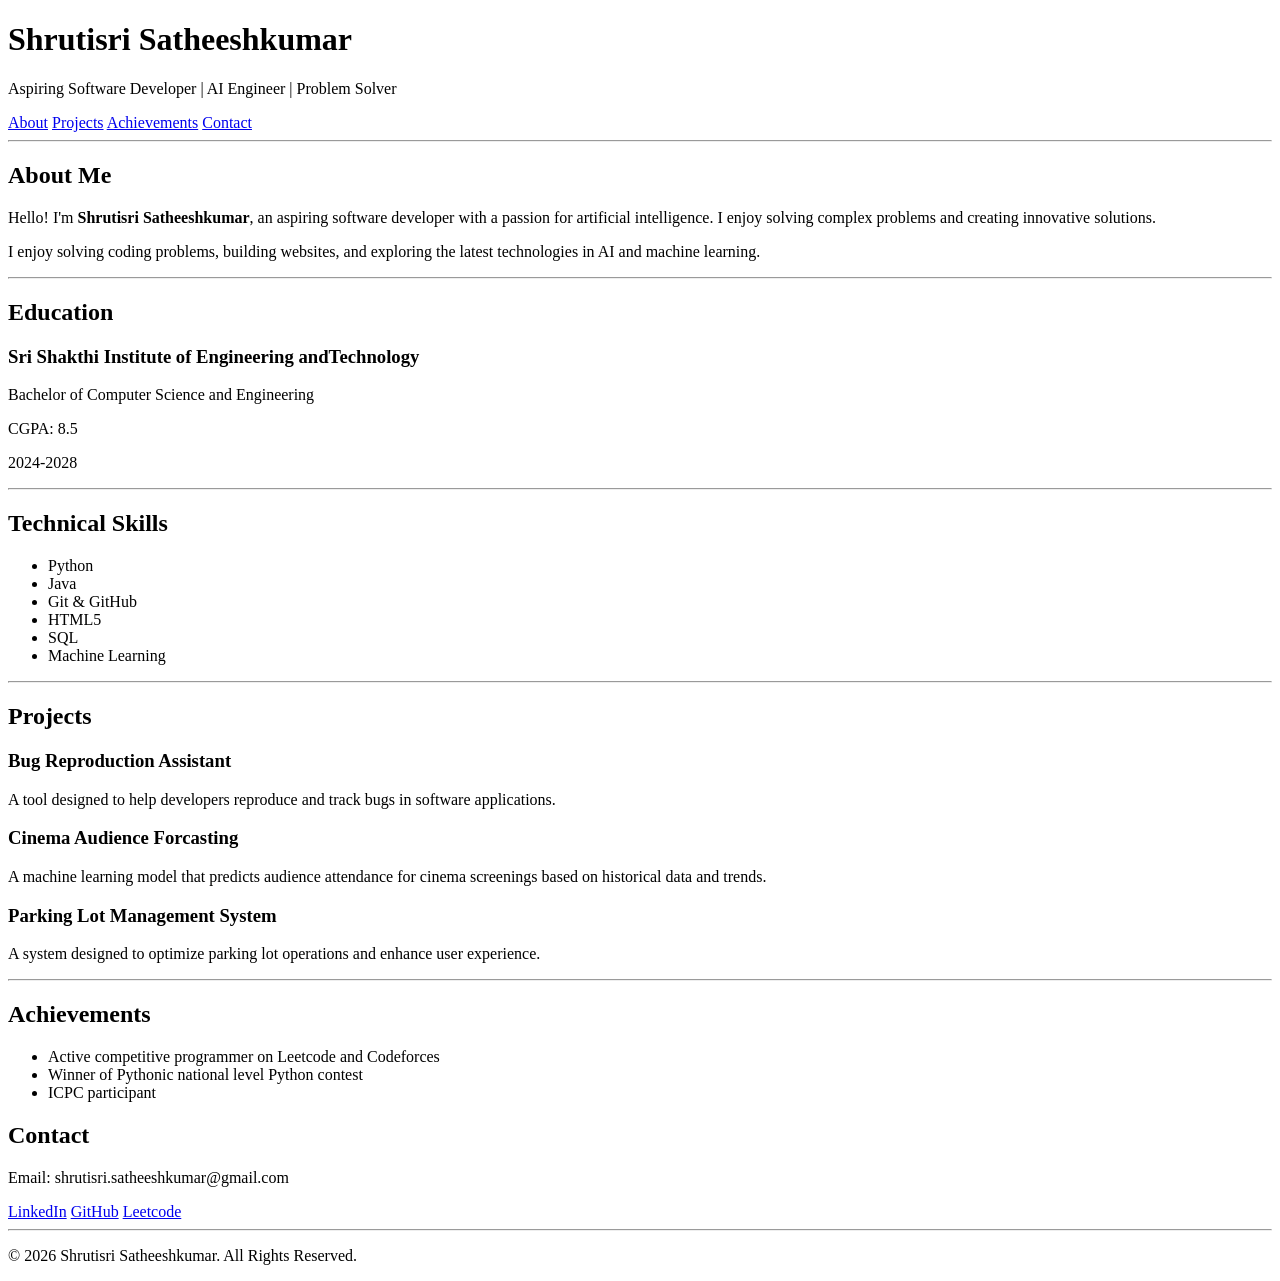
==== portfolio.html @ 51123ef5 "Add initial portfolio HTML structure" ====
<!DOCTYPE html>
<html lang="en">
    <head>
        <title>Shrutisri Portfolio</title>
    </head>
    <body>
        <h1>Shrutisri Satheeshkumar</h1>
        <p>Aspiring Software Developer | AI Engineer | Problem Solver</p>
        <nav>
            <a href="#about">About</a>
            <a href="#projects">Projects</a>
            <a href="#achievements">Achievements</a>
            <a href="#contact">Contact</a>
        </nav>
        <hr>
        <section id="about">
            <h2>About Me</h2>
            <p>Hello! I'm <strong>Shrutisri Satheeshkumar</strong>, an aspiring software developer with a passion for artificial intelligence. I enjoy solving complex problems and creating innovative solutions.</p>
            <p>I enjoy solving coding problems, building websites, and exploring the latest technologies in AI and machine learning.</p>
        </section>
        <hr>
        <section id="education">
            <h2>Education</h2>
            <h3>Sri Shakthi Institute of Engineering andTechnology</h3>
            <p>Bachelor of Computer Science and Engineering</p>
            <p>CGPA: 8.5</p>
            <p>2024-2028</p>
        </section>
        <hr>
        <section id="skills">
            <h2>Technical Skills</h2>
            <ul>
                <li>Python</li>
                <li>Java</li>
                <li>Git & GitHub</li>
                <li>HTML5</li>
                <li>SQL</li>
                <li>Machine Learning</li>
            </ul>
        </section>
        <hr>
        <section id ="projects">
            <article>
                <h2>Projects</h2>
                <h3>Bug Reproduction Assistant</h3>
                <p>A tool designed to help developers reproduce and track bugs in software applications.</p>
            </article>
            <article>
                <h3>Cinema Audience Forcasting</h3>
                <p>A machine learning model that predicts audience attendance for cinema screenings based on historical data and trends.</p>
                
            </article>
            <article>
                <h3>Parking Lot Management System</h3>
                <p>A system designed to optimize parking lot operations and enhance user experience.</p>
            </article>
        </section>
        <hr>
        <section id="achievements">
            <h2>Achievements</h2>
            <ul>
                <li>Active competitive programmer on Leetcode and Codeforces</li>
                <li>Winner of Pythonic national level Python contest</li>
                <li>ICPC participant</li>
            </ul>
        </section>
        <section id="contact">
            <h2>Contact</h2>
            <p>Email: shrutisri.satheeshkumar@gmail.com</p>
            <a href="https://www.linkedin.com/in/shrutisri-satheeshkumar-2b0a1b1b3/" >LinkedIn</a>
            <a href="https://github.com/Shrutisri6" >GitHub</a>
            <a href="https://leetcode.com/u/Shruti666/" >Leetcode</a>
        </section>
        <hr>
        <footer>
        <p>&copy; 2026 Shrutisri Satheeshkumar. All Rights Reserved.</p>
    </footer>
    </body>
</html>
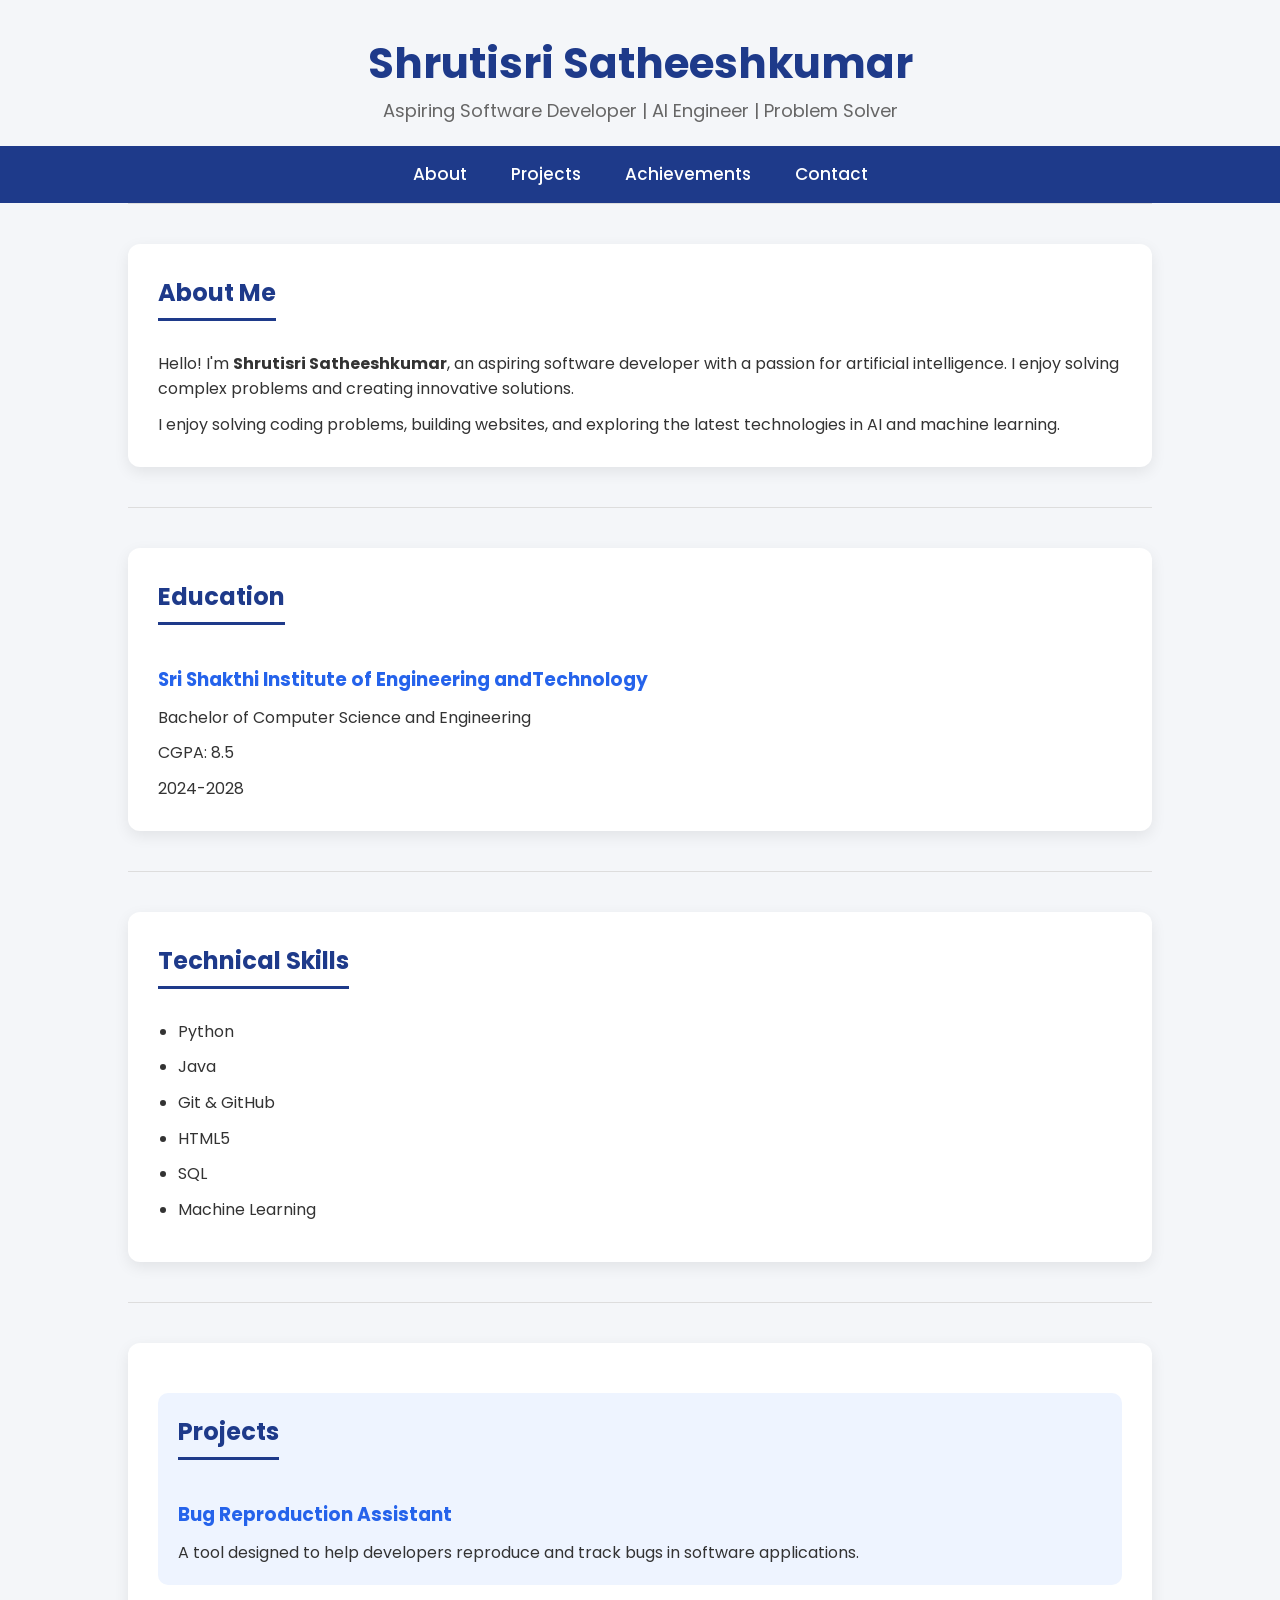
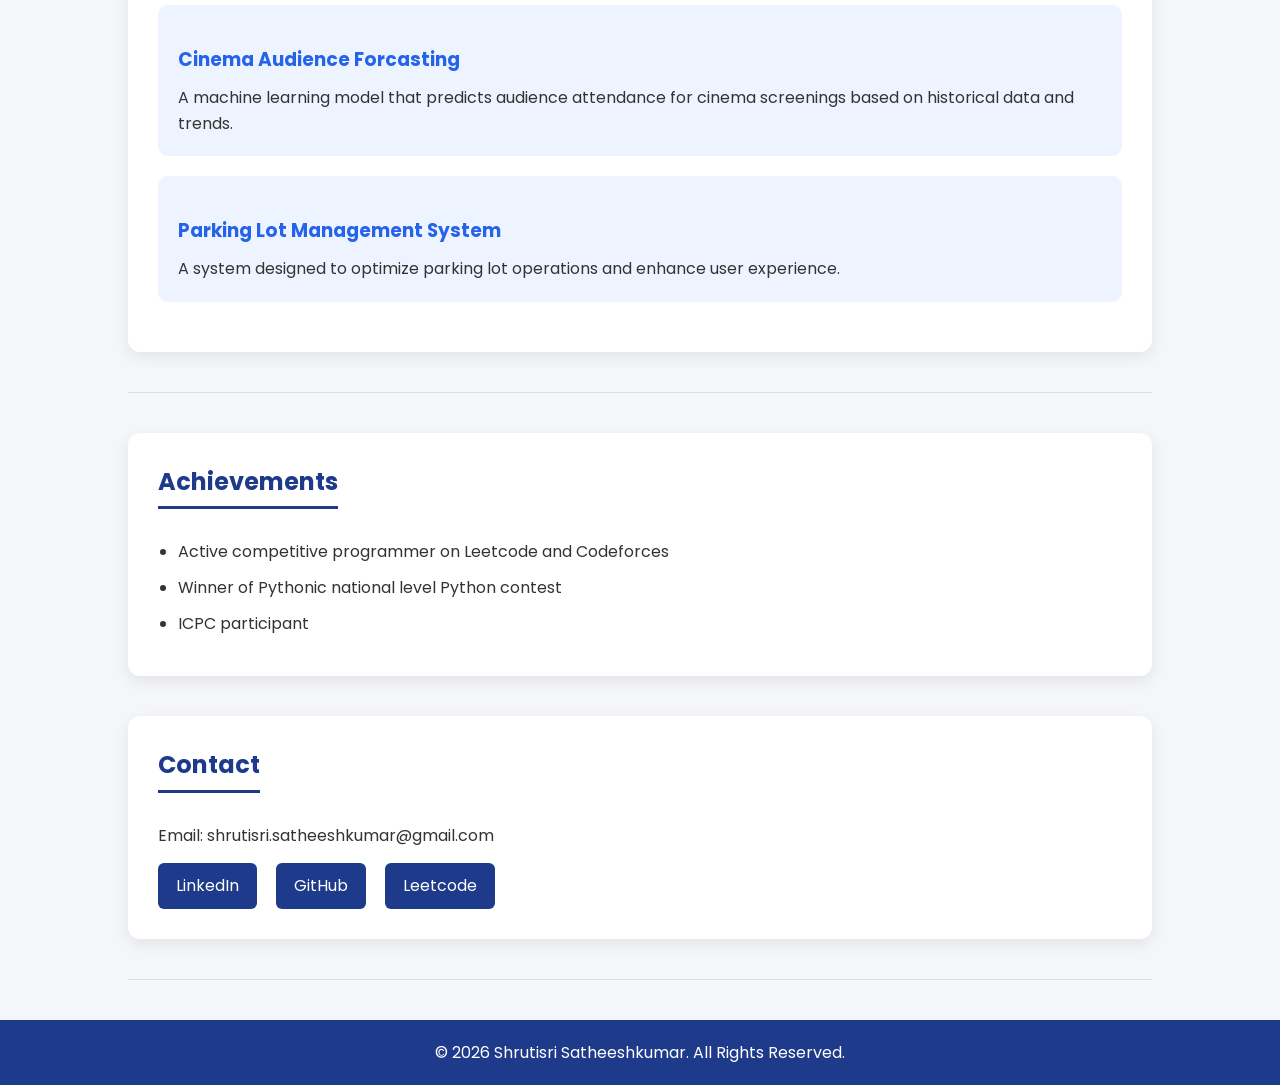
==== commit 90349618: "Add stylesheet link to portfolio.html" ====
--- a/portfolio.html
+++ b/portfolio.html
@@ -1,6 +1,7 @@
 <!DOCTYPE html>
 <html lang="en">
     <head>
+        <link rel="stylesheet" href="style.css">
         <title>Shrutisri Portfolio</title>
     </head>
     <body>
--- a/style.css
+++ b/style.css
@@ -0,0 +1,159 @@
+
+@import url('https://fonts.googleapis.com/css2?family=Poppins:wght@300;400;500;600;700&display=swap');
+
+*{
+    margin:0;
+    padding:0;
+    box-sizing:border-box;
+}
+
+body{
+    font-family:'Poppins',sans-serif;
+    background:#f4f6f9;
+    color:#333;
+    line-height:1.6;
+}
+
+
+h1{
+    text-align:center;
+    margin-top:30px;
+    color:#1e3a8a;
+    font-size:42px;
+}
+
+body>p{
+    text-align:center;
+    font-size:18px;
+    color:#666;
+    margin-bottom:20px;
+}
+
+
+
+nav{
+    background:#1e3a8a;
+    text-align:center;
+    padding:15px;
+    position:sticky;
+    top:0;
+}
+
+nav a{
+    color:white;
+    text-decoration:none;
+    margin:0 20px;
+    font-size:17px;
+    font-weight:500;
+    transition:.3s;
+}
+
+nav a:hover{
+    color:#fbbf24;
+}
+
+
+
+section{
+    width:80%;
+    margin:40px auto;
+    background:white;
+    padding:30px;
+    border-radius:12px;
+    box-shadow:0 5px 15px rgba(0,0,0,.08);
+}
+
+section h2{
+    color:#1e3a8a;
+    margin-bottom:20px;
+    border-bottom:3px solid #1e3a8a;
+    display:inline-block;
+    padding-bottom:5px;
+}
+
+section h3{
+    margin-top:20px;
+    color:#2563eb;
+}
+
+section p{
+    margin-top:10px;
+}
+
+ul{
+    margin-left:20px;
+}
+
+li{
+    margin:10px 0;
+}
+
+
+article{
+    background:#eef4ff;
+    padding:20px;
+    border-radius:10px;
+    margin:20px 0;
+    transition:.3s;
+}
+
+article:hover{
+    transform:translateY(-5px);
+    box-shadow:0 10px 20px rgba(0,0,0,.15);
+}
+
+#contact a{
+    display:inline-block;
+    margin:15px 15px 0 0;
+    padding:10px 18px;
+    background:#1e3a8a;
+    color:white;
+    text-decoration:none;
+    border-radius:6px;
+    transition:.3s;
+}
+
+#contact a:hover{
+    background:#2563eb;
+}
+
+
+hr{
+    border:none;
+    height:1px;
+    background:#ddd;
+    width:80%;
+    margin:auto;
+}
+
+
+footer{
+    background:#1e3a8a;
+    color:white;
+    text-align:center;
+    padding:20px;
+    margin-top:40px;
+}
+
+
+@media(max-width:768px){
+
+    section{
+        width:95%;
+    }
+
+    h1{
+        font-size:32px;
+    }
+
+    nav a{
+        display:block;
+        margin:10px 0;
+    }
+
+    #contact a{
+        display:block;
+        text-align:center;
+        margin:10px 0;
+    }
+}
